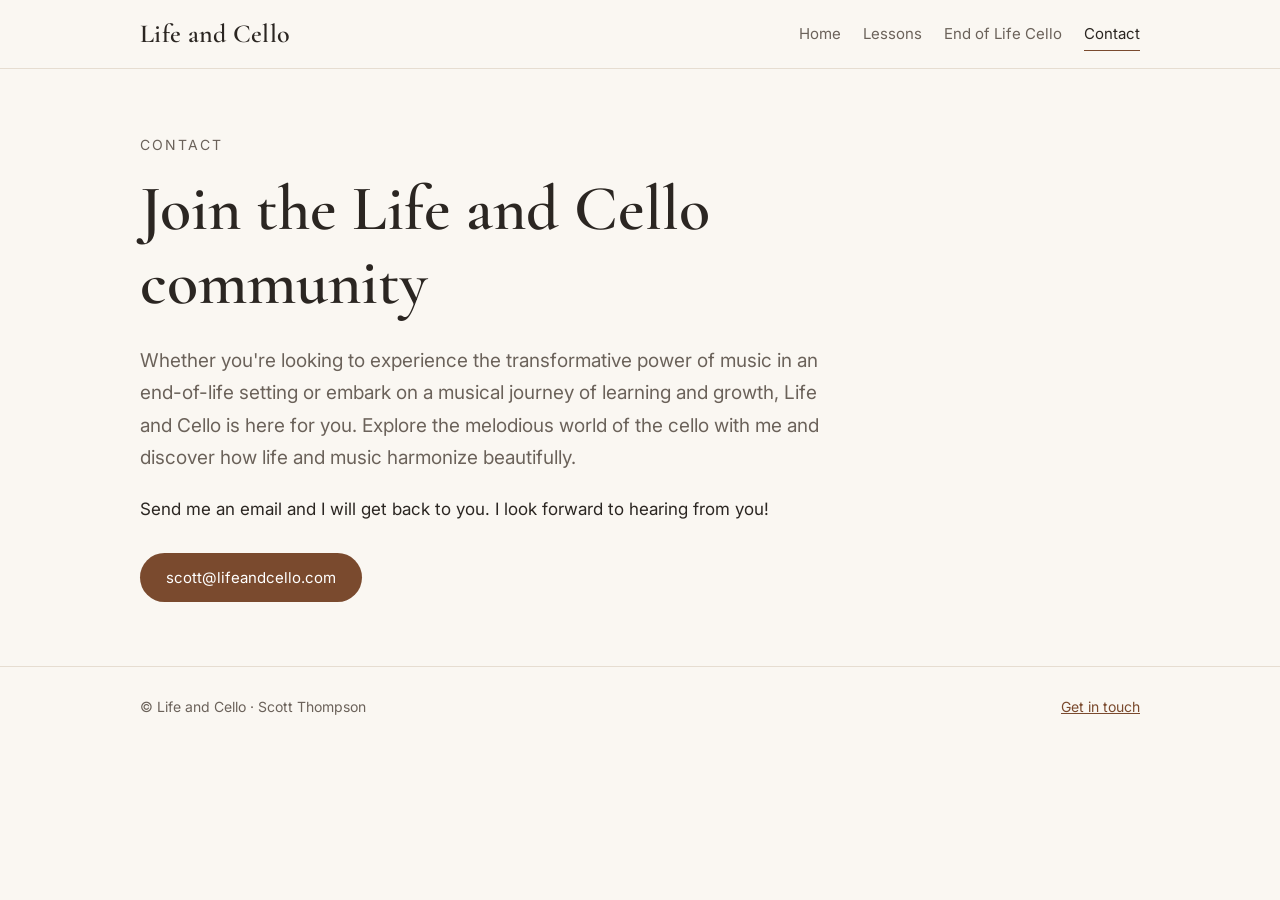
==== contact/index.html @ be150b47 "Rebuild Life and Cello site from Squarespace content Co-Authored-By: Claude Opus 5.5 <noreply@anthro" ====
<!doctype html>
<html lang="en">
<head>
<meta charset="utf-8">
<meta name="viewport" content="width=device-width,initial-scale=1">
<title>Contact | Life and Cello</title>
<meta name="description" content="Get in touch with Scott Thompson about cello lessons or end-of-life cello.">
<link rel="preconnect" href="https://fonts.googleapis.com">
<link rel="preconnect" href="https://fonts.gstatic.com" crossorigin>
<link href="https://fonts.googleapis.com/css2?family=Cormorant+Garamond:ital,wght@0,500;0,600;1,500&family=Inter:wght@400;500&display=swap" rel="stylesheet">
<link rel="stylesheet" href="/style.css">
</head>
<body>
<header><div class="wrap"><a class="brand" href="/">Life and Cello</a><nav><a href="/">Home</a><a href="/lessons/">Lessons</a><a href="/endoflifecello/">End of Life Cello</a><a href="/contact/" aria-current="page">Contact</a></nav></div></header>
<main class="wrap">
<section class="prose" style="padding-top:64px">
<p class="eyebrow">Contact</p>
<h1>Join the Life and Cello community</h1>
<p class="lede">Whether you're looking to experience the transformative power of music in an end-of-life setting or embark on a musical journey of learning and growth, Life and Cello is here for you. Explore the melodious world of the cello with me and discover how life and music harmonize beautifully.</p>
<p>Send me an email and I will get back to you. I look forward to hearing from you!</p>
<a class="btn" href="mailto:scott@lifeandcello.com">scott@lifeandcello.com</a>
</section>
</main>
<footer><div class="wrap"><span>© Life and Cello · Scott Thompson</span><a href="/contact/">Get in touch</a></div></footer>
</body>
</html>
---- style.css ----
:root{
  --bg:#faf7f2; --ink:#2b2622; --muted:#6b625a; --accent:#7a4a2e; --line:#e6ddd1; --card:#fff;
  --serif:"Cormorant Garamond",Georgia,serif; --sans:"Inter",system-ui,-apple-system,sans-serif;
}
*{box-sizing:border-box}
html{-webkit-text-size-adjust:100%}
body{margin:0;background:var(--bg);color:var(--ink);font:17px/1.7 var(--sans)}
img{max-width:100%;display:block}
a{color:var(--accent)}
.wrap{max-width:1040px;margin:0 auto;padding:0 20px}

header{border-bottom:1px solid var(--line);background:var(--bg);position:sticky;top:0;z-index:5}
header .wrap{display:flex;align-items:center;justify-content:space-between;gap:16px;min-height:68px;flex-wrap:wrap}
.brand{font:600 26px/1 var(--serif);color:var(--ink);text-decoration:none;letter-spacing:.3px}
nav{display:flex;gap:22px;flex-wrap:wrap}
nav a{color:var(--muted);text-decoration:none;font-size:15px;padding:4px 0;border-bottom:1px solid transparent}
nav a:hover,nav a[aria-current]{color:var(--ink);border-bottom-color:var(--accent)}

h1,h2,h3{font-family:var(--serif);font-weight:600;line-height:1.15;margin:0 0 .4em}
h1{font-size:clamp(40px,6vw,64px)}
h2{font-size:clamp(28px,4vw,38px);margin-top:1.6em}
.eyebrow{font-size:14px;letter-spacing:.14em;text-transform:uppercase;color:var(--muted);margin:0 0 18px}

.hero{display:grid;grid-template-columns:1.05fr .95fr;gap:48px;align-items:center;padding:64px 0 40px}
.hero img{border-radius:6px;aspect-ratio:4/5;object-fit:cover;width:100%}
.lede{font-size:19px;color:var(--muted)}
.btn{display:inline-block;background:var(--accent);color:#fff;text-decoration:none;padding:12px 26px;border-radius:999px;font-size:15px;margin-top:10px}
.btn:hover{filter:brightness(1.1)}

.prose{max-width:680px;padding:8px 0 64px}
.prose p{margin:0 0 1.1em}
blockquote{margin:0 0 1.4em;padding:0 0 0 20px;border-left:2px solid var(--accent);font:italic 24px/1.4 var(--serif);color:var(--ink)}
blockquote cite{display:block;font:normal 14px/1.5 var(--sans);color:var(--muted);margin-top:8px}

footer{border-top:1px solid var(--line);padding:28px 0;color:var(--muted);font-size:14px}
footer .wrap{display:flex;justify-content:space-between;gap:12px;flex-wrap:wrap}

@media (max-width:760px){
  .hero{grid-template-columns:1fr;gap:28px;padding:36px 0 20px}
  .hero img{aspect-ratio:4/3}
  nav{gap:16px}
}
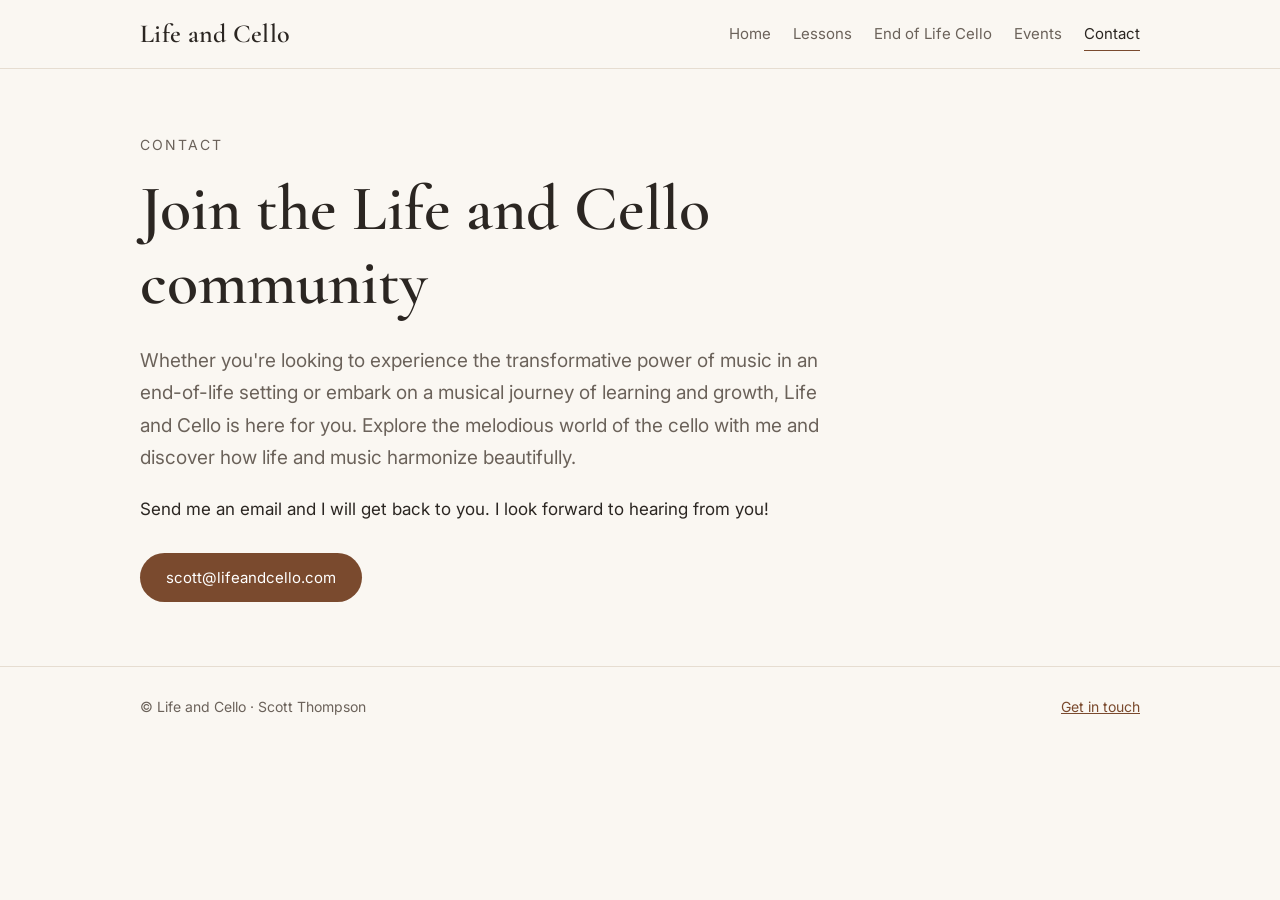
==== commit 9c4eef45: "Add Events page and menu link Co-Authored-By: Claude Fable 5.2 <noreply@anthropic.com> Claude-Sessio" ====
--- a/contact/index.html
+++ b/contact/index.html
@@ -11,7 +11,7 @@
 <link rel="stylesheet" href="/style.css">
 </head>
 <body>
-<header><div class="wrap"><a class="brand" href="/">Life and Cello</a><nav><a href="/">Home</a><a href="/lessons/">Lessons</a><a href="/endoflifecello/">End of Life Cello</a><a href="/contact/" aria-current="page">Contact</a></nav></div></header>
+<header><div class="wrap"><a class="brand" href="/">Life and Cello</a><nav><a href="/">Home</a><a href="/lessons/">Lessons</a><a href="/endoflifecello/">End of Life Cello</a><a href="/events/">Events</a><a href="/contact/" aria-current="page">Contact</a></nav></div></header>
 <main class="wrap">
 <section class="prose" style="padding-top:64px">
 <p class="eyebrow">Contact</p>
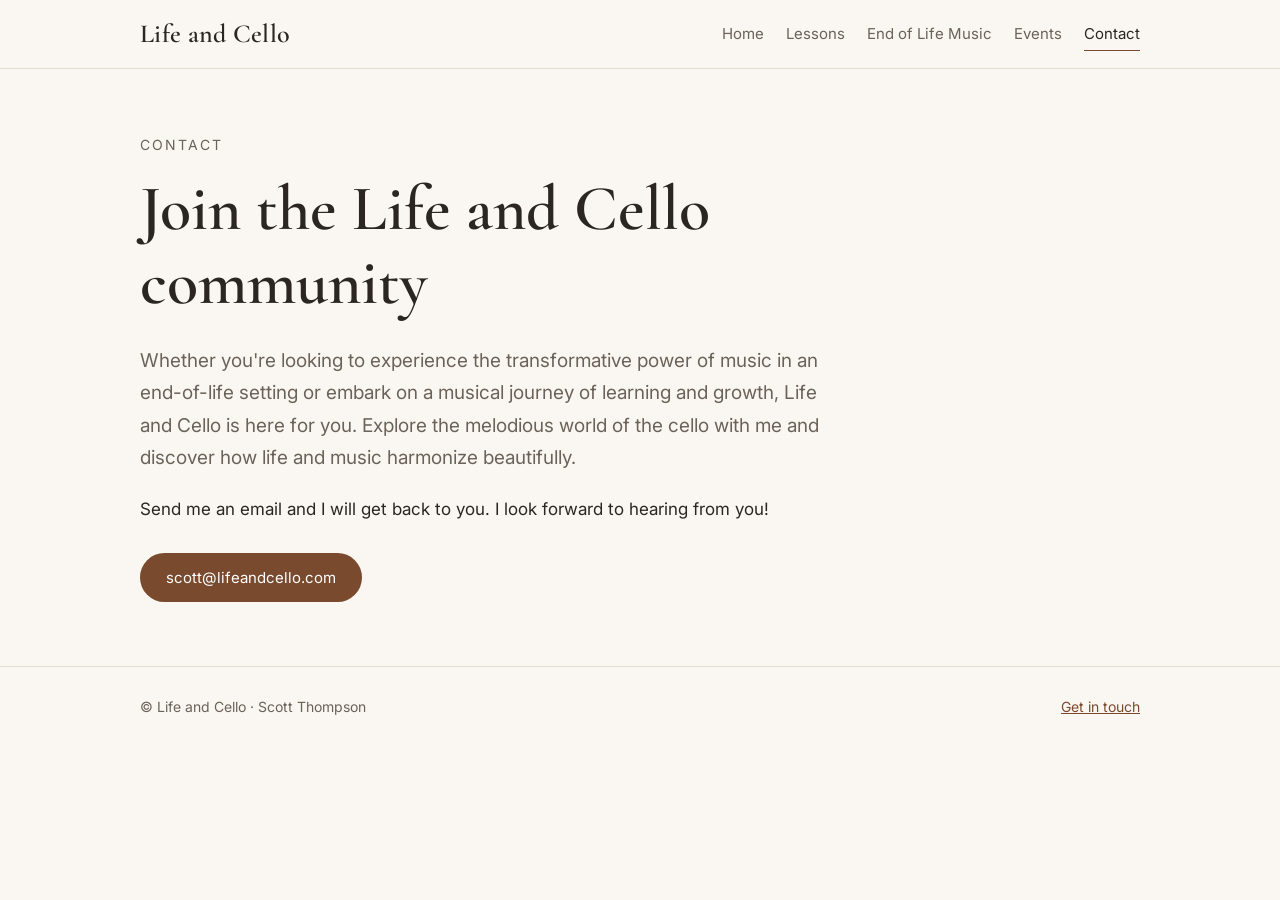
==== commit 931dfebb: "Rename End of Life Cello heading and menu label to End of Life Music Co-Authored-By: Claude Fable 5." ====
--- a/contact/index.html
+++ b/contact/index.html
@@ -11,7 +11,7 @@
 <link rel="stylesheet" href="/style.css">
 </head>
 <body>
-<header><div class="wrap"><a class="brand" href="/">Life and Cello</a><nav><a href="/">Home</a><a href="/lessons/">Lessons</a><a href="/endoflifecello/">End of Life Cello</a><a href="/events/">Events</a><a href="/contact/" aria-current="page">Contact</a></nav></div></header>
+<header><div class="wrap"><a class="brand" href="/">Life and Cello</a><nav><a href="/">Home</a><a href="/lessons/">Lessons</a><a href="/endoflifecello/">End of Life Music</a><a href="/events/">Events</a><a href="/contact/" aria-current="page">Contact</a></nav></div></header>
 <main class="wrap">
 <section class="prose" style="padding-top:64px">
 <p class="eyebrow">Contact</p>
